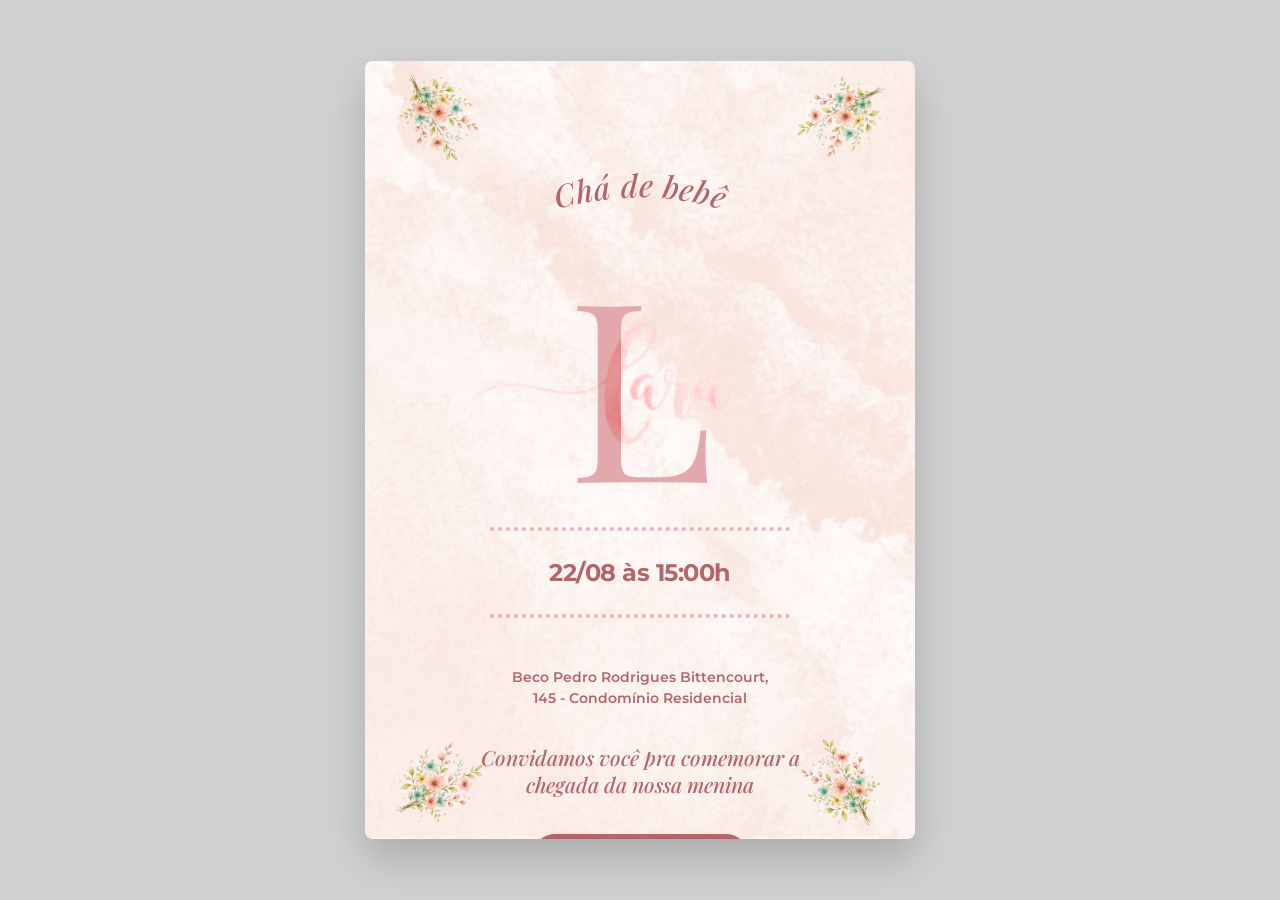
==== index.html @ 6bc62995 "convite da princesa" ====
<!DOCTYPE html>
<html lang="pt-BR">
<head>
  <meta charset="UTF-8">
  <meta name="viewport" content="width=device-width, initial-scale=1.0, maximum-scale=1.0, user-scalable=no">
  <title>Chá de Bebê – Lara</title>
  <link rel="preconnect" href="https://fonts.googleapis.com">
  <link rel="preconnect" href="https://fonts.gstatic.com" crossorigin>
  <link href="https://fonts.googleapis.com/css2?family=Montserrat:wght@600;700&family=Playfair+Display:ital,wght@0,400;0,500;1,500&display=swap" rel="stylesheet">
  <link rel="stylesheet" href="style.css">
</head>
<body>

  <div class="convite-wrapper">
    <img src="[data-uri]" alt="" class="img-fundo">
    <img src="[data-uri]" alt="" class="flor flor-sup-esq">
    <img src="[data-uri]" alt="" class="flor flor-sup-dir">
    <img src="[data-uri]" alt="" class="flor flor-inf-esq">
    <img src="[data-uri]" alt="" class="flor flor-inf-dir">

    <div class="conteudo-texto">
      <svg viewBox="0 0 350 100" class="svg-curvado">
        <defs>
          <path id="curva" d="M 30,85 Q 175,10 320,85"/>
        </defs>
        <text text-anchor="middle">
          <textPath href="#curva" startOffset="50%" class="svg-texto">Chá de bebê</textPath>
        </text>
      </svg>

      <div class="bloco-monograma">
        <div class="letra-L-fundo">L</div>
        <img src="[data-uri]" alt="Lara" class="img-nome">
      </div>

      <div class="pontilhado"></div>
      <div class="data-hora">22/08 às 15:00h</div>
      <div class="pontilhado"></div>

      <div class="endereco-caixa">
        Beco Pedro Rodrigues Bittencourt,<br>
        145 - Condomínio Residencial
      </div>

      <div class="mensagem">
        Convidamos você pra comemorar a<br>chegada da nossa menina
      </div>

      <a href="presentes.html" class="btn-whatsapp">
        Confirmar presença
      </a>
    </div>
  </div>

  <script src="script.js"></script>
</body>
</html>
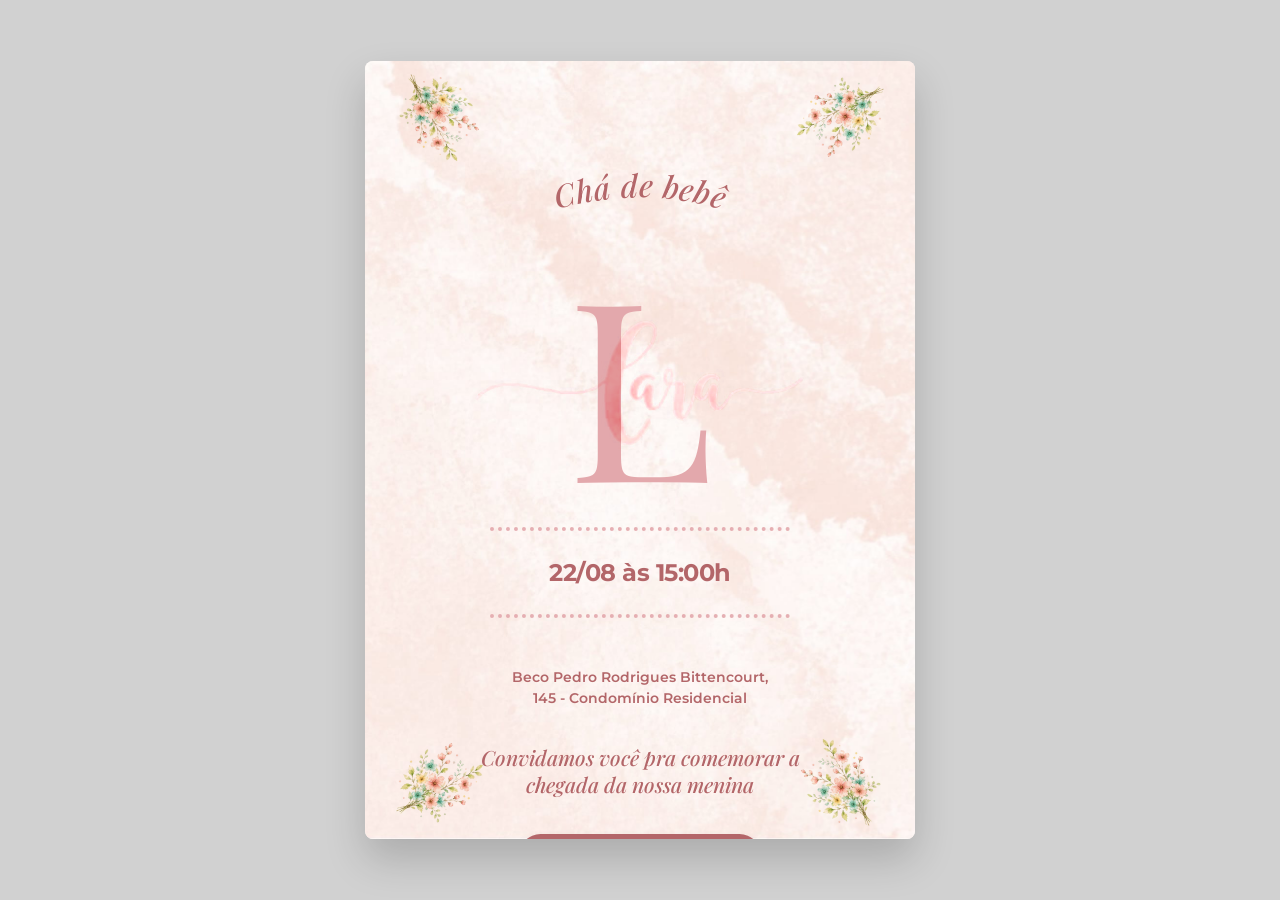
==== commit ef361bbb: "..." ====
--- a/index.html
+++ b/index.html
@@ -47,7 +47,7 @@
       </div>
 
       <a href="presentes.html" class="btn-whatsapp">
-        Confirmar presença
+        Sugestões de Presente
       </a>
     </div>
   </div>
--- a/style.css
+++ b/style.css
@@ -65,7 +65,7 @@
   display: flex;
   flex-direction: column;
   align-items: center;
-  justify-content: center;
+  justify-content: flex-start;
   padding: 10vh 5%;
   text-align: center;
 }
@@ -188,7 +188,7 @@
   font-weight: 500;
   font-size: clamp(24px, 7vw, 32px);
   color: #b36669;
-  margin-bottom: 3vh;
+  margin-bottom: 5vh;
 }
 
 .lista-presentes {
@@ -199,8 +199,23 @@
   font-size: clamp(14px, 3.8vw, 16px);
   color: #b36669;
   line-height: 2.2;
-  margin-bottom: 4vh;
+  margin-bottom: 2vh;
   max-width: 90%;
+  display: grid;
+  grid-template-columns: repeat(2, 1fr);
+  gap: 0 20px;
+  text-align: left;
+}
+
+.mensagem-extra {
+  font-family: 'Montserrat', sans-serif;
+  font-weight: 600;
+  font-size: clamp(13px, 3.5vw, 15px);
+  color: #b36669;
+  line-height: 1.6;
+  text-align: center;
+  margin-bottom: 3vh;
+  max-width: 85%;
 }
 
 .btn-whatsapp {
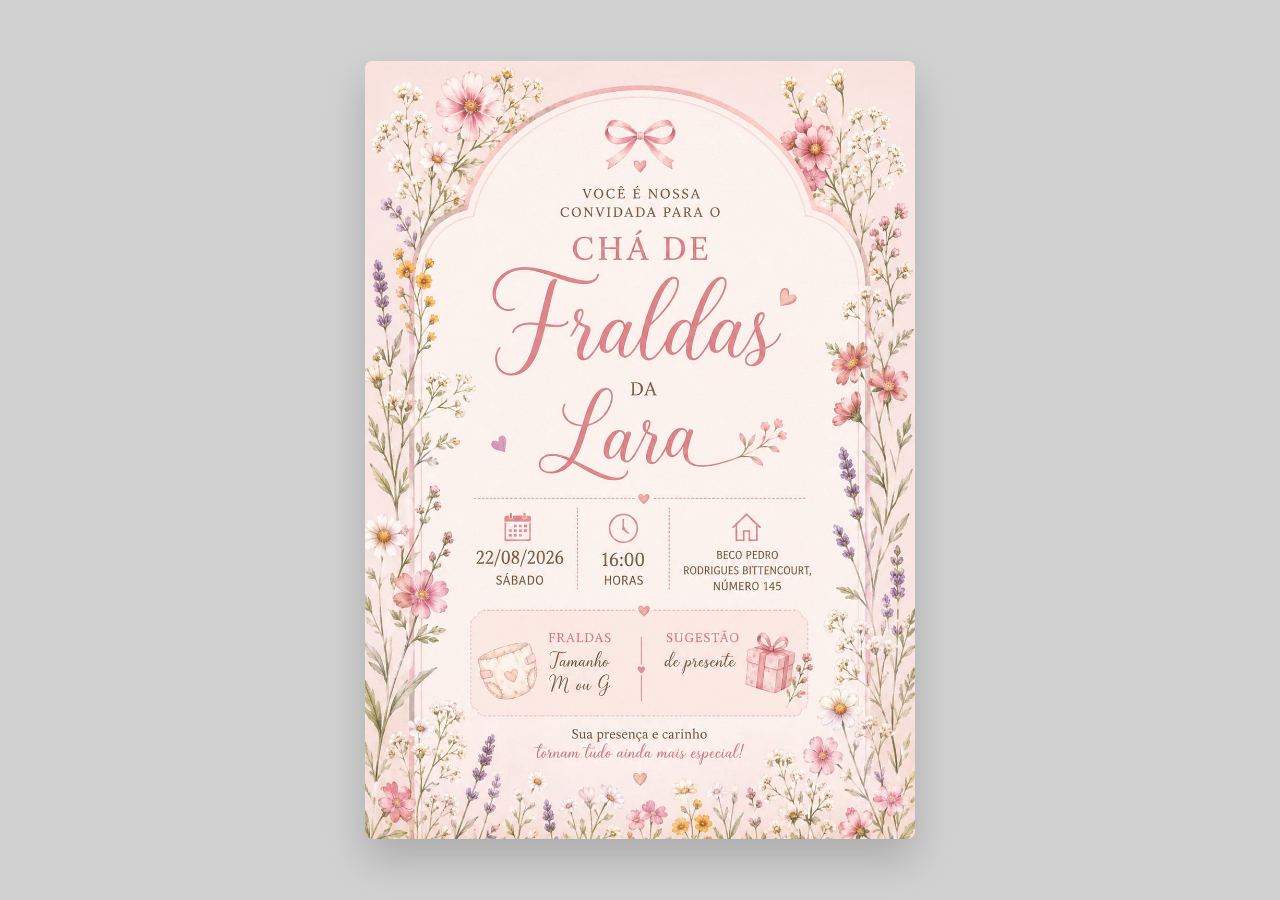
==== commit 94b2f89b: "Finalmente" ====
--- a/index.html
+++ b/index.html
@@ -3,55 +3,31 @@
 <head>
   <meta charset="UTF-8">
   <meta name="viewport" content="width=device-width, initial-scale=1.0, maximum-scale=1.0, user-scalable=no">
-  <title>Chá de Bebê – Lara</title>
+  <title>Chá de Fraldas – Lara</title>
   <link rel="preconnect" href="https://fonts.googleapis.com">
   <link rel="preconnect" href="https://fonts.gstatic.com" crossorigin>
   <link href="https://fonts.googleapis.com/css2?family=Montserrat:wght@600;700&family=Playfair+Display:ital,wght@0,400;0,500;1,500&display=swap" rel="stylesheet">
   <link rel="stylesheet" href="style.css">
+  <style>
+    .btn-presente {
+    position: absolute;
+    z-index: 2;
+    bottom: 18%;
+    left: 50%;
+    transform: translateX(-50%);
+    width: 61%;
+    height: 13%;
+    bottom: 16%
+    }
+  </style>
 </head>
 <body>
 
   <div class="convite-wrapper">
-    <img src="[data-uri]" alt="" class="img-fundo">
-    <img src="[data-uri]" alt="" class="flor flor-sup-esq">
-    <img src="[data-uri]" alt="" class="flor flor-sup-dir">
-    <img src="[data-uri]" alt="" class="flor flor-inf-esq">
-    <img src="[data-uri]